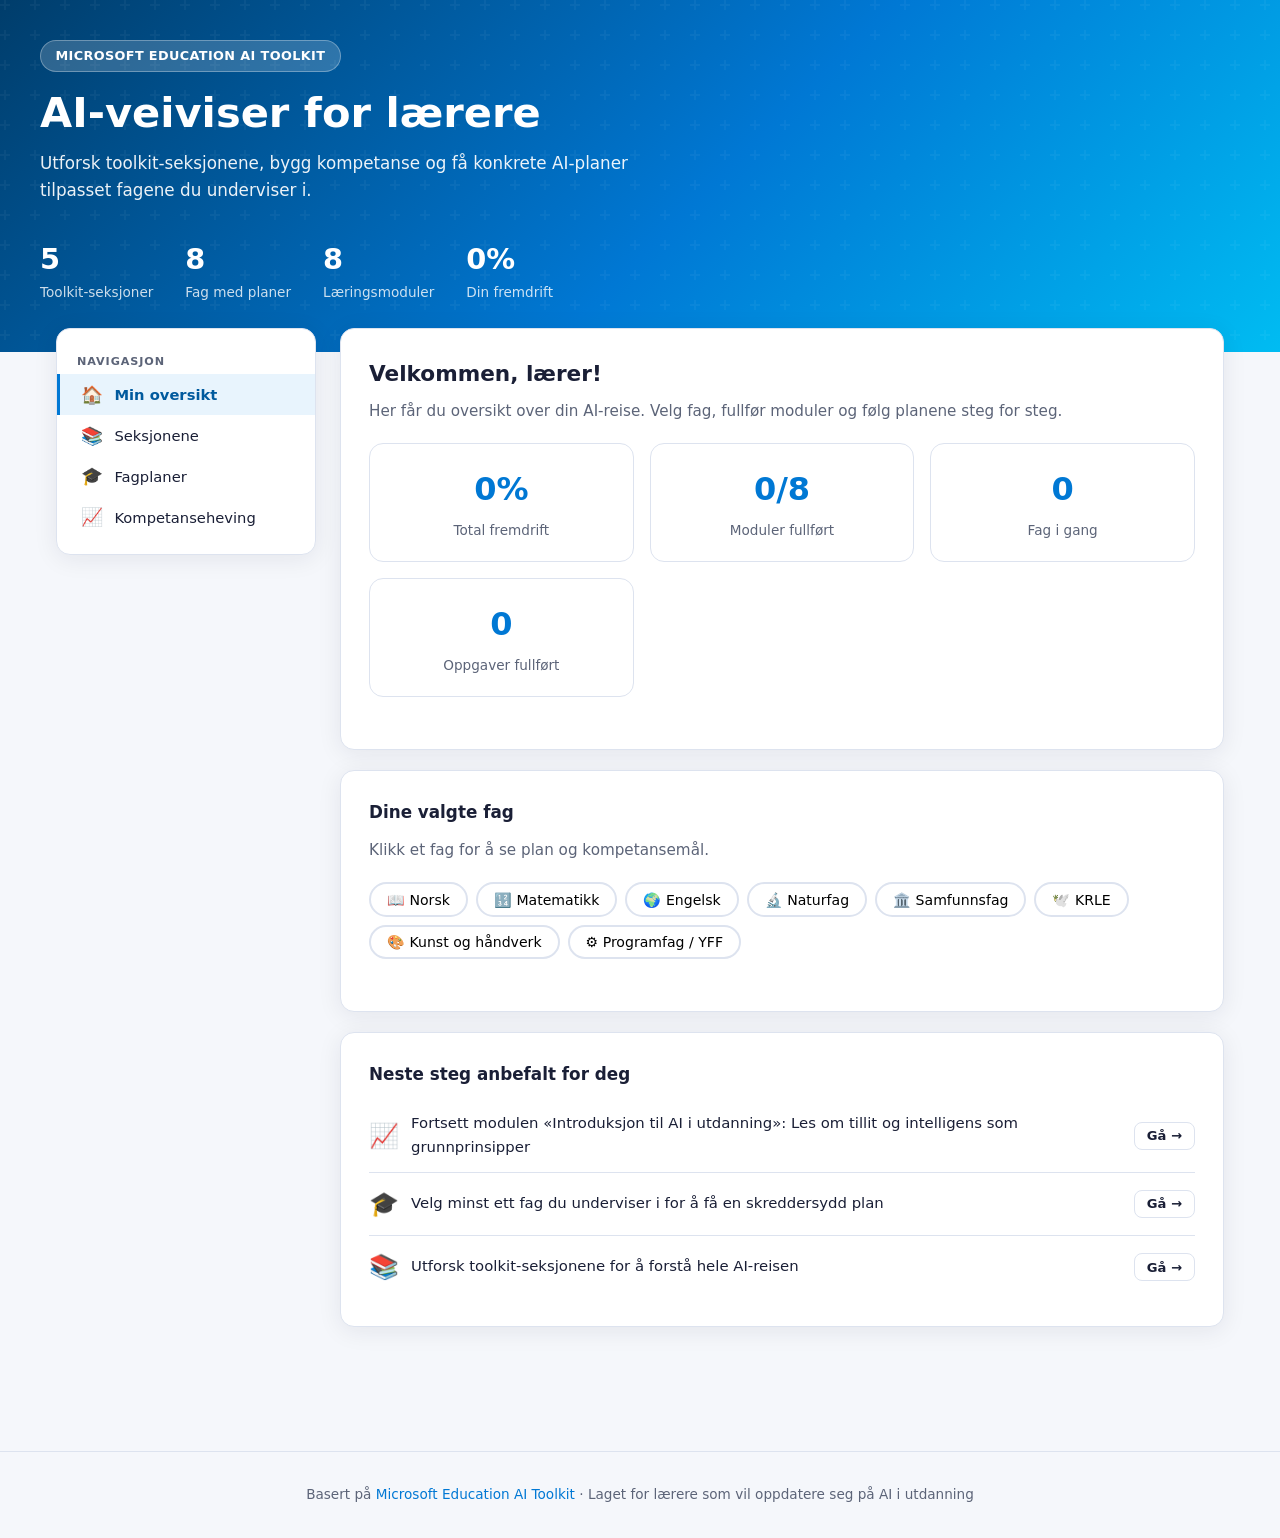
==== index.html @ 20a069ab "Legg til nettside for lærere med AI Toolkit-seksjoner og fagplaner Bygger en norsk nettside basert p" ====
<!DOCTYPE html>
<html lang="nb">
<head>
  <meta charset="UTF-8">
  <meta name="viewport" content="width=device-width, initial-scale=1.0">
  <title>AI Toolkit for lærere – Seksjoner og fagplaner</title>
  <meta name="description" content="Oppdater deg som lærer med Microsoft Education AI Toolkit. Utforsk seksjonene og se AI-planer tilpasset dine fag.">
  <link rel="stylesheet" href="css/styles.css">
</head>
<body>
  <header class="site-header">
    <div class="header-inner">
      <span class="badge">Microsoft Education AI Toolkit</span>
      <h1>AI-veiviser for lærere</h1>
      <p>
        Utforsk toolkit-seksjonene, bygg kompetanse og få konkrete AI-planer
        tilpasset fagene du underviser i.
      </p>
      <div class="header-stats">
        <div class="stat">
          <div class="stat-value" id="stat-sections">5</div>
          <div class="stat-label">Toolkit-seksjoner</div>
        </div>
        <div class="stat">
          <div class="stat-value" id="stat-subjects">8</div>
          <div class="stat-label">Fag med planer</div>
        </div>
        <div class="stat">
          <div class="stat-value" id="stat-modules">8</div>
          <div class="stat-label">Læringsmoduler</div>
        </div>
        <div class="stat">
          <div class="stat-value" id="stat-progress">0%</div>
          <div class="stat-label">Din fremdrift</div>
        </div>
      </div>
    </div>
  </header>

  <div class="layout">
    <nav class="sidebar" id="sidebar" aria-label="Hovednavigasjon">
      <div class="nav-label">Navigasjon</div>
      <button class="nav-item active" data-panel="dashboard">
        <span class="nav-icon">🏠</span> Min oversikt
      </button>
      <button class="nav-item" data-panel="sections">
        <span class="nav-icon">📚</span> Seksjonene
      </button>
      <button class="nav-item" data-panel="subjects">
        <span class="nav-icon">🎓</span> Fagplaner
      </button>
      <button class="nav-item" data-panel="learning">
        <span class="nav-icon">📈</span> Kompetanseheving
      </button>
    </nav>

    <main class="main">
      <!-- Dashboard -->
      <section class="panel active" id="panel-dashboard">
        <div class="card">
          <h2>Velkommen, lærer!</h2>
          <p class="card-subtitle">
            Her får du oversikt over din AI-reise. Velg fag, fullfør moduler og følg planene steg for steg.
          </p>
          <div class="dashboard-grid" id="dashboard-stats"></div>
        </div>

        <div class="card">
          <h3>Dine valgte fag</h3>
          <p class="card-subtitle">Klikk et fag for å se plan og kompetansemål.</p>
          <div class="subject-filter" id="dashboard-subjects"></div>
        </div>

        <div class="card">
          <h3>Neste steg anbefalt for deg</h3>
          <div id="dashboard-next-steps"></div>
        </div>
      </section>

      <!-- Sections -->
      <section class="panel" id="panel-sections">
        <div class="card">
          <h2>Toolkit-seksjonene</h2>
          <p class="card-subtitle">
            Microsoft Education AI Toolkit er organisert i fem hoveddeler.
            Klikk en seksjon for detaljer.
          </p>
        </div>
        <div class="section-grid" id="section-grid"></div>
        <div id="section-detail"></div>
      </section>

      <!-- Subjects -->
      <section class="panel" id="panel-subjects">
        <div class="card">
          <h2>Fagplaner for AI i undervisningen</h2>
          <p class="card-subtitle">
            Velg faget du underviser i for å se bruksområder, 10-ukers plan,
            kompetansemål og ferdig Copilot-prompt.
          </p>
          <div class="subject-filter" id="subject-filter"></div>
        </div>
        <div id="subject-detail">
          <div class="empty-state">
            <span>📚</span>
            <p>Velg et fag ovenfor for å se din AI-plan</p>
          </div>
        </div>
      </section>

      <!-- Learning -->
      <section class="panel" id="panel-learning">
        <div class="card">
          <h2>Kompetanseheving for lærere</h2>
          <p class="card-subtitle">
            Profesjonell læring basert på toolkit-seksjonene. Kryss av etter hvert
            som du fullfører – fremdriften lagres lokalt i nettleseren.
          </p>
        </div>
        <div class="module-list" id="module-list"></div>
      </section>
    </main>
  </div>

  <footer class="site-footer">
    <p>
      Basert på
      <a href="https://marketingassets.microsoft.com/gdc/gdciQrVYO/original" target="_blank" rel="noopener">
        Microsoft Education AI Toolkit
      </a>
      · Laget for lærere som vil oppdatere seg på AI i utdanning
    </p>
  </footer>

  <script src="js/data.js"></script>
  <script src="js/app.js"></script>
</body>
</html>
---- css/styles.css ----
:root {
  --bg: #f5f7fb;
  --surface: #ffffff;
  --surface-2: #eef2f9;
  --text: #1a1f36;
  --text-muted: #5c6478;
  --primary: #0078d4;
  --primary-dark: #005a9e;
  --primary-light: #e8f4fd;
  --accent: #107c10;
  --accent-light: #e8f5e9;
  --border: #dde3ef;
  --shadow: 0 4px 24px rgba(26, 31, 54, 0.08);
  --shadow-lg: 0 12px 48px rgba(26, 31, 54, 0.12);
  --radius: 14px;
  --radius-sm: 8px;
  --font: 'Segoe UI', system-ui, -apple-system, sans-serif;
  --nav-width: 260px;
}

*,
*::before,
*::after {
  box-sizing: border-box;
  margin: 0;
  padding: 0;
}

html {
  scroll-behavior: smooth;
}

body {
  font-family: var(--font);
  background: var(--bg);
  color: var(--text);
  line-height: 1.6;
  min-height: 100vh;
}

a {
  color: var(--primary);
  text-decoration: none;
}

a:hover {
  text-decoration: underline;
}

/* Header */
.site-header {
  background: linear-gradient(135deg, #003d6b 0%, #0078d4 55%, #00bcf2 100%);
  color: #fff;
  padding: 2.5rem 2rem 3rem;
  position: relative;
  overflow: hidden;
}

.site-header::before {
  content: '';
  position: absolute;
  inset: 0;
  background: url("data:image/svg+xml,%3Csvg width='60' height='60' viewBox='0 0 60 60' xmlns='http://www.w3.org/2000/svg'%3E%3Cg fill='none' fill-rule='evenodd'%3E%3Cg fill='%23ffffff' fill-opacity='0.04'%3E%3Cpath d='M36 34v-4h-2v4h-4v2h4v4h2v-4h4v-2h-4zm0-30V0h-2v4h-4v2h4v4h2V6h4V4h-4zM6 34v-4H4v4H0v2h4v4h2v-4h4v-2H6zM6 4V0H4v4H0v2h4v4h2V6h4V4H6z'/%3E%3C/g%3E%3C/g%3E%3C/svg%3E");
  pointer-events: none;
}

.header-inner {
  max-width: 1200px;
  margin: 0 auto;
  position: relative;
  z-index: 1;
}

.badge {
  display: inline-block;
  background: rgba(255, 255, 255, 0.18);
  border: 1px solid rgba(255, 255, 255, 0.3);
  border-radius: 999px;
  padding: 0.3rem 0.9rem;
  font-size: 0.8rem;
  font-weight: 600;
  letter-spacing: 0.03em;
  text-transform: uppercase;
  margin-bottom: 1rem;
}

.site-header h1 {
  font-size: clamp(1.8rem, 4vw, 2.6rem);
  font-weight: 700;
  line-height: 1.2;
  margin-bottom: 0.75rem;
}

.site-header p {
  font-size: 1.05rem;
  opacity: 0.92;
  max-width: 640px;
}

.header-stats {
  display: flex;
  gap: 2rem;
  margin-top: 2rem;
  flex-wrap: wrap;
}

.stat {
  text-align: left;
}

.stat-value {
  font-size: 1.8rem;
  font-weight: 700;
}

.stat-label {
  font-size: 0.85rem;
  opacity: 0.8;
}

/* Layout */
.layout {
  display: flex;
  max-width: 1200px;
  margin: 0 auto;
  gap: 0;
  padding: 0 1rem 3rem;
  position: relative;
  top: -1.5rem;
}

/* Sidebar nav */
.sidebar {
  width: var(--nav-width);
  flex-shrink: 0;
  position: sticky;
  top: 1rem;
  align-self: flex-start;
  background: var(--surface);
  border-radius: var(--radius);
  box-shadow: var(--shadow);
  padding: 1rem 0;
  border: 1px solid var(--border);
  max-height: calc(100vh - 2rem);
  overflow-y: auto;
}

.nav-label {
  font-size: 0.7rem;
  font-weight: 700;
  text-transform: uppercase;
  letter-spacing: 0.08em;
  color: var(--text-muted);
  padding: 0.5rem 1.25rem 0.25rem;
}

.nav-item {
  display: flex;
  align-items: center;
  gap: 0.65rem;
  padding: 0.65rem 1.25rem;
  cursor: pointer;
  border: none;
  background: none;
  width: 100%;
  text-align: left;
  font-family: inherit;
  font-size: 0.92rem;
  color: var(--text);
  transition: background 0.15s, color 0.15s;
  border-left: 3px solid transparent;
}

.nav-item:hover {
  background: var(--surface-2);
}

.nav-item.active {
  background: var(--primary-light);
  color: var(--primary-dark);
  border-left-color: var(--primary);
  font-weight: 600;
}

.nav-icon {
  font-size: 1.1rem;
  width: 1.5rem;
  text-align: center;
}

/* Main content */
.main {
  flex: 1;
  min-width: 0;
  padding-left: 1.5rem;
}

.panel {
  display: none;
  animation: fadeIn 0.25s ease;
}

.panel.active {
  display: block;
}

@keyframes fadeIn {
  from { opacity: 0; transform: translateY(8px); }
  to { opacity: 1; transform: translateY(0); }
}

.card {
  background: var(--surface);
  border-radius: var(--radius);
  box-shadow: var(--shadow);
  border: 1px solid var(--border);
  padding: 1.75rem;
  margin-bottom: 1.25rem;
}

.card h2 {
  font-size: 1.35rem;
  margin-bottom: 0.5rem;
}

.card h3 {
  font-size: 1.05rem;
  margin-bottom: 0.75rem;
  color: var(--text);
}

.card-subtitle {
  color: var(--text-muted);
  margin-bottom: 1.25rem;
  font-size: 0.95rem;
}

/* Section cards grid */
.section-grid {
  display: grid;
  grid-template-columns: repeat(auto-fill, minmax(280px, 1fr));
  gap: 1rem;
  margin-bottom: 1.5rem;
}

.section-card {
  background: var(--surface);
  border: 1px solid var(--border);
  border-radius: var(--radius);
  padding: 1.5rem;
  cursor: pointer;
  transition: transform 0.15s, box-shadow 0.15s, border-color 0.15s;
}

.section-card:hover {
  transform: translateY(-2px);
  box-shadow: var(--shadow-lg);
  border-color: var(--primary);
}

.section-card-icon {
  font-size: 2rem;
  margin-bottom: 0.75rem;
}

.section-card h3 {
  font-size: 1.1rem;
  margin-bottom: 0.35rem;
}

.section-card p {
  font-size: 0.88rem;
  color: var(--text-muted);
}

/* Subject chips */
.subject-filter {
  display: flex;
  flex-wrap: wrap;
  gap: 0.5rem;
  margin-bottom: 1.5rem;
}

.chip {
  display: inline-flex;
  align-items: center;
  gap: 0.4rem;
  padding: 0.45rem 1rem;
  border-radius: 999px;
  border: 2px solid var(--border);
  background: var(--surface);
  cursor: pointer;
  font-family: inherit;
  font-size: 0.88rem;
  font-weight: 500;
  transition: all 0.15s;
}

.chip:hover {
  border-color: var(--primary);
}

.chip.active {
  background: var(--primary);
  border-color: var(--primary);
  color: #fff;
}

/* Subject detail */
.subject-header {
  display: flex;
  align-items: center;
  gap: 1rem;
  margin-bottom: 1.5rem;
  padding-bottom: 1rem;
  border-bottom: 2px solid var(--border);
}

.subject-icon-lg {
  font-size: 2.5rem;
  width: 64px;
  height: 64px;
  display: flex;
  align-items: center;
  justify-content: center;
  border-radius: var(--radius);
  background: var(--surface-2);
}

.subject-meta {
  flex: 1;
}

.subject-meta h2 {
  font-size: 1.5rem;
}

.subject-level {
  color: var(--text-muted);
  font-size: 0.9rem;
}

.progress-bar-wrap {
  margin-top: 0.5rem;
}

.progress-label {
  display: flex;
  justify-content: space-between;
  font-size: 0.8rem;
  color: var(--text-muted);
  margin-bottom: 0.3rem;
}

.progress-bar {
  height: 8px;
  background: var(--surface-2);
  border-radius: 999px;
  overflow: hidden;
}

.progress-fill {
  height: 100%;
  background: linear-gradient(90deg, var(--primary), #00bcf2);
  border-radius: 999px;
  transition: width 0.4s ease;
}

.two-col {
  display: grid;
  grid-template-columns: 1fr 1fr;
  gap: 1.25rem;
}

@media (max-width: 768px) {
  .two-col {
    grid-template-columns: 1fr;
  }
}

.list-check li,
.list-bullet li {
  padding: 0.4rem 0;
  padding-left: 1.5rem;
  position: relative;
  font-size: 0.93rem;
}

.list-bullet li::before {
  content: '•';
  position: absolute;
  left: 0.4rem;
  color: var(--primary);
  font-weight: bold;
}

/* Timeline plan */
.timeline {
  position: relative;
  padding-left: 1.5rem;
}

.timeline::before {
  content: '';
  position: absolute;
  left: 0.35rem;
  top: 0.5rem;
  bottom: 0.5rem;
  width: 2px;
  background: var(--border);
}

.timeline-item {
  position: relative;
  padding: 0.75rem 0 0.75rem 1.25rem;
}

.timeline-item::before {
  content: '';
  position: absolute;
  left: -1.15rem;
  top: 1.1rem;
  width: 10px;
  height: 10px;
  border-radius: 50%;
  background: var(--primary);
  border: 2px solid var(--surface);
  box-shadow: 0 0 0 2px var(--primary-light);
}

.timeline-item.done::before {
  background: var(--accent);
  box-shadow: 0 0 0 2px var(--accent-light);
}

.timeline-phase {
  font-size: 0.78rem;
  font-weight: 700;
  text-transform: uppercase;
  letter-spacing: 0.05em;
  color: var(--primary);
  margin-bottom: 0.2rem;
}

.timeline-task {
  font-size: 0.93rem;
}

.timeline-check {
  display: flex;
  align-items: flex-start;
  gap: 0.6rem;
  cursor: pointer;
}

.timeline-check input {
  margin-top: 0.25rem;
  accent-color: var(--accent);
  width: 16px;
  height: 16px;
  cursor: pointer;
}

/* Prompt box */
.prompt-box {
  background: var(--surface-2);
  border: 1px dashed var(--border);
  border-radius: var(--radius-sm);
  padding: 1rem 1.25rem;
  font-size: 0.9rem;
  font-style: italic;
  color: var(--text-muted);
  margin: 0.75rem 0;
  line-height: 1.5;
}

.btn {
  display: inline-flex;
  align-items: center;
  gap: 0.4rem;
  padding: 0.55rem 1.1rem;
  border-radius: var(--radius-sm);
  border: none;
  font-family: inherit;
  font-size: 0.88rem;
  font-weight: 600;
  cursor: pointer;
  transition: background 0.15s, transform 0.1s;
}

.btn:active {
  transform: scale(0.98);
}

.btn-primary {
  background: var(--primary);
  color: #fff;
}

.btn-primary:hover {
  background: var(--primary-dark);
}

.btn-outline {
  background: transparent;
  border: 1.5px solid var(--border);
  color: var(--text);
}

.btn-outline:hover {
  border-color: var(--primary);
  color: var(--primary);
}

.btn-sm {
  padding: 0.35rem 0.75rem;
  font-size: 0.82rem;
}

/* Learning modules */
.module-list {
  display: flex;
  flex-direction: column;
  gap: 0.75rem;
}

.module-card {
  background: var(--surface);
  border: 1px solid var(--border);
  border-radius: var(--radius);
  overflow: hidden;
  transition: border-color 0.15s;
}

.module-card.expanded {
  border-color: var(--primary);
}

.module-header {
  display: flex;
  align-items: center;
  gap: 1rem;
  padding: 1rem 1.25rem;
  cursor: pointer;
  user-select: none;
}

.module-header:hover {
  background: var(--surface-2);
}

.module-info {
  flex: 1;
}

.module-info h3 {
  font-size: 0.98rem;
  margin-bottom: 0.15rem;
}

.module-meta {
  display: flex;
  gap: 0.75rem;
  font-size: 0.8rem;
  color: var(--text-muted);
}

.module-tag {
  background: var(--primary-light);
  color: var(--primary-dark);
  padding: 0.15rem 0.5rem;
  border-radius: 4px;
  font-weight: 600;
}

.module-progress-ring {
  width: 40px;
  height: 40px;
  position: relative;
  flex-shrink: 0;
}

.module-progress-ring svg {
  transform: rotate(-90deg);
}

.module-progress-ring text {
  font-size: 0.65rem;
  font-weight: 700;
  fill: var(--text);
}

.module-body {
  display: none;
  padding: 0 1.25rem 1.25rem;
  border-top: 1px solid var(--border);
}

.module-card.expanded .module-body {
  display: block;
}

.module-item {
  display: flex;
  align-items: flex-start;
  gap: 0.6rem;
  padding: 0.55rem 0;
  border-bottom: 1px solid var(--surface-2);
  cursor: pointer;
  font-size: 0.9rem;
}

.module-item:last-child {
  border-bottom: none;
}

.module-item input {
  margin-top: 0.2rem;
  accent-color: var(--accent);
  width: 16px;
  height: 16px;
}

.module-item.done {
  color: var(--text-muted);
  text-decoration: line-through;
}

/* Dashboard summary */
.dashboard-grid {
  display: grid;
  grid-template-columns: repeat(auto-fill, minmax(200px, 1fr));
  gap: 1rem;
  margin-bottom: 1.5rem;
}

.dash-card {
  background: var(--surface);
  border: 1px solid var(--border);
  border-radius: var(--radius);
  padding: 1.25rem;
  text-align: center;
}

.dash-card-value {
  font-size: 2rem;
  font-weight: 700;
  color: var(--primary);
}

.dash-card-label {
  font-size: 0.85rem;
  color: var(--text-muted);
  margin-top: 0.25rem;
}

/* Tool table */
.tool-table {
  width: 100%;
  border-collapse: collapse;
  font-size: 0.9rem;
}

.tool-table th,
.tool-table td {
  padding: 0.65rem 0.75rem;
  text-align: left;
  border-bottom: 1px solid var(--border);
}

.tool-table th {
  font-size: 0.78rem;
  text-transform: uppercase;
  letter-spacing: 0.05em;
  color: var(--text-muted);
  background: var(--surface-2);
}

.tier-badge {
  display: inline-block;
  padding: 0.15rem 0.5rem;
  border-radius: 4px;
  font-size: 0.78rem;
  font-weight: 600;
}

.tier-free { background: var(--accent-light); color: var(--accent); }
.tier-paid { background: #fff3e0; color: #e65100; }
.tier-included { background: var(--primary-light); color: var(--primary-dark); }
.tier-advanced { background: #f3e5f5; color: #7b1fa2; }
.tier-license { background: #e8eaf6; color: #3949ab; }

/* Footer */
.site-footer {
  text-align: center;
  padding: 2rem;
  color: var(--text-muted);
  font-size: 0.85rem;
  border-top: 1px solid var(--border);
  margin-top: 2rem;
}

/* Mobile */
@media (max-width: 900px) {
  .layout {
    flex-direction: column;
    top: 0;
    padding-top: 1rem;
  }

  .sidebar {
    width: 100%;
    position: static;
    max-height: none;
    display: flex;
    flex-wrap: wrap;
    padding: 0.5rem;
    gap: 0.25rem;
  }

  .nav-label {
    width: 100%;
  }

  .nav-item {
    width: auto;
    flex: 1 1 auto;
    min-width: 120px;
    border-left: none;
    border-bottom: 3px solid transparent;
    border-radius: var(--radius-sm);
    justify-content: center;
    padding: 0.5rem 0.75rem;
    font-size: 0.82rem;
  }

  .nav-item.active {
    border-left: none;
    border-bottom-color: var(--primary);
  }

  .main {
    padding-left: 0;
  }

  .site-header {
    padding: 1.75rem 1.25rem 2rem;
  }
}

.empty-state {
  text-align: center;
  padding: 3rem 1rem;
  color: var(--text-muted);
}

.empty-state span {
  font-size: 3rem;
  display: block;
  margin-bottom: 1rem;
}
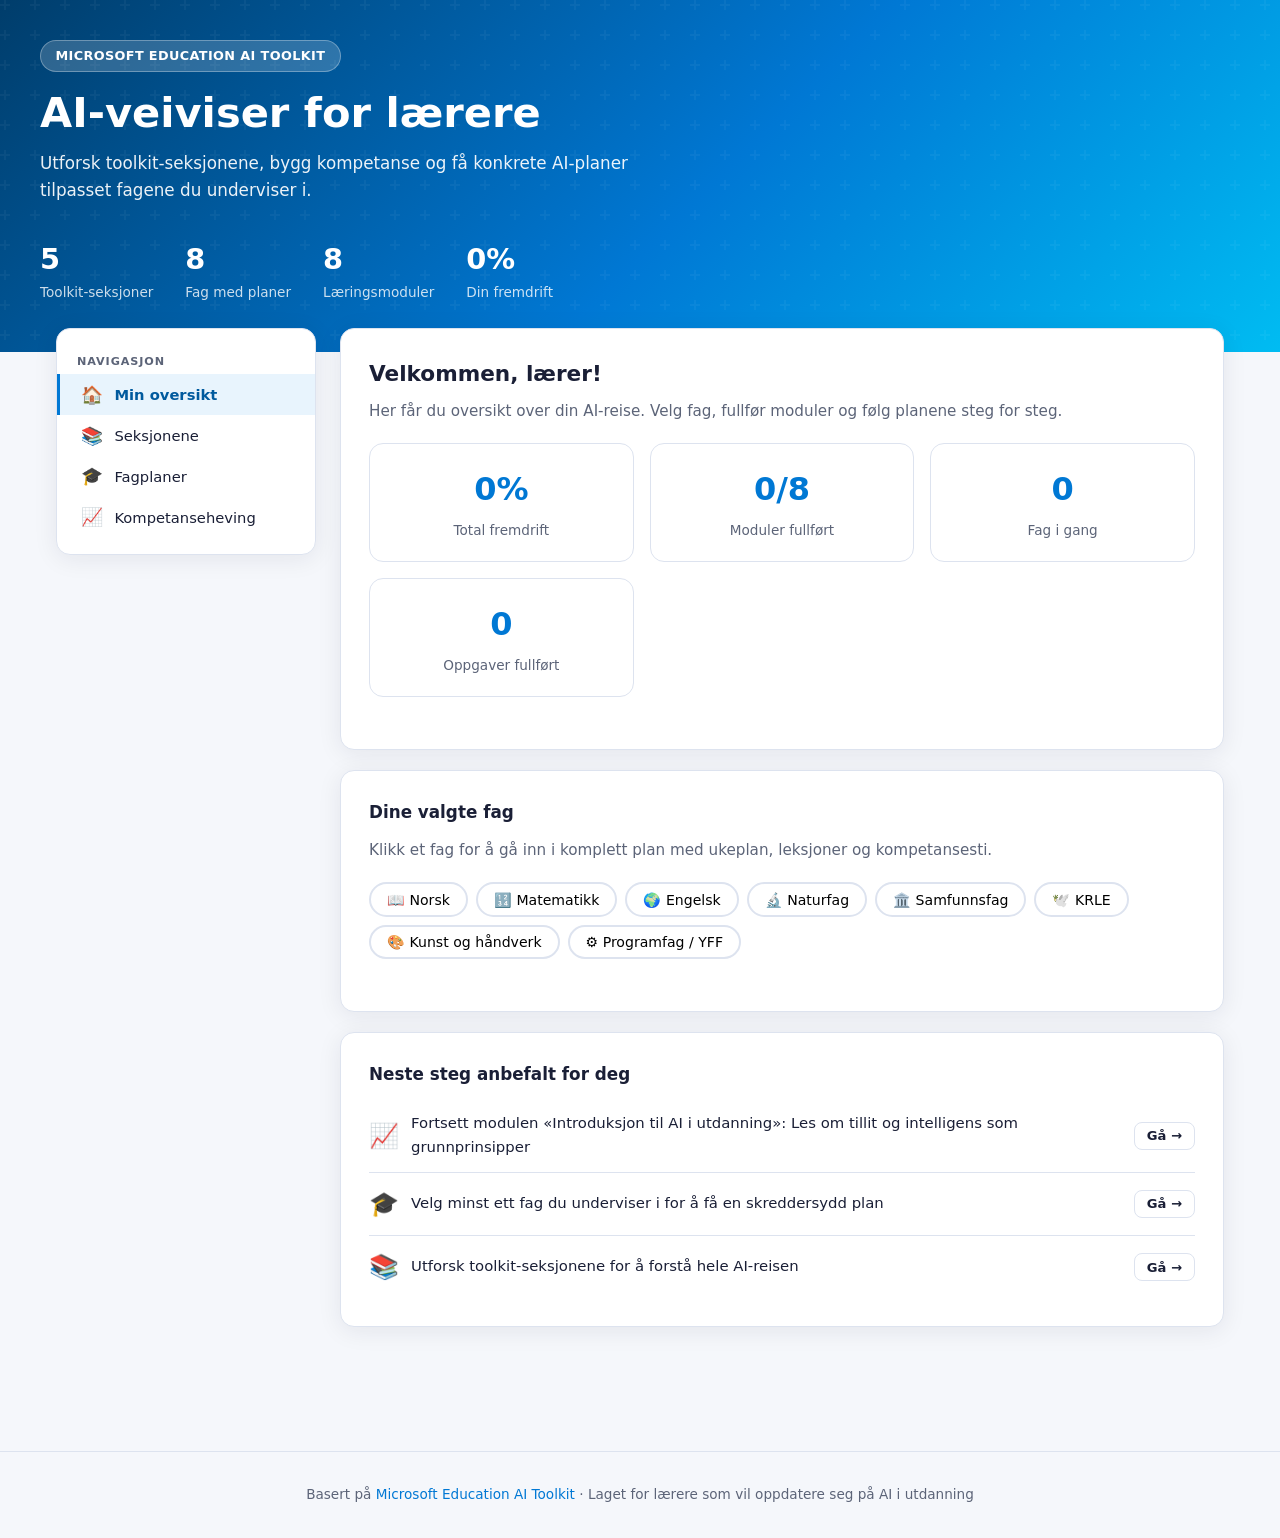
==== commit 8ca2267d: "Utvid fagplaner med egne fagsider, faner og 10-ukers innhold Hvert fag har nå egen side med oversikt" ====
--- a/index.html
+++ b/index.html
@@ -67,7 +67,7 @@
 
         <div class="card">
           <h3>Dine valgte fag</h3>
-          <p class="card-subtitle">Klikk et fag for å se plan og kompetansemål.</p>
+          <p class="card-subtitle">Klikk et fag for å gå inn i komplett plan med ukeplan, leksjoner og kompetansesti.</p>
           <div class="subject-filter" id="dashboard-subjects"></div>
         </div>
 
@@ -92,20 +92,17 @@
 
       <!-- Subjects -->
       <section class="panel" id="panel-subjects">
-        <div class="card">
-          <h2>Fagplaner for AI i undervisningen</h2>
-          <p class="card-subtitle">
-            Velg faget du underviser i for å se bruksområder, 10-ukers plan,
-            kompetansemål og ferdig Copilot-prompt.
-          </p>
-          <div class="subject-filter" id="subject-filter"></div>
+        <div id="subjects-list-view">
+          <div class="card">
+            <h2>Fagplaner for AI i undervisningen</h2>
+            <p class="card-subtitle">
+              Velg et fag for å gå inn i komplett plan med uke-for-uke aktiviteter,
+              leksjoner, verktøy og kompetansesti for deg som lærer.
+            </p>
+          </div>
+          <div class="subject-grid" id="subject-grid"></div>
         </div>
-        <div id="subject-detail">
-          <div class="empty-state">
-            <span>📚</span>
-            <p>Velg et fag ovenfor for å se din AI-plan</p>
-          </div>
-        </div>
+        <div id="subject-detail-view" class="hidden"></div>
       </section>
 
       <!-- Learning -->
@@ -133,6 +130,7 @@
   </footer>
 
   <script src="js/data.js"></script>
+  <script src="js/subjects-detail.js"></script>
   <script src="js/app.js"></script>
 </body>
 </html>
--- a/css/styles.css
+++ b/css/styles.css
@@ -759,3 +759,362 @@
   display: block;
   margin-bottom: 1rem;
 }
+
+.hidden {
+  display: none !important;
+}
+
+/* Subject grid */
+.subject-grid {
+  display: grid;
+  grid-template-columns: repeat(auto-fill, minmax(260px, 1fr));
+  gap: 1rem;
+  margin-bottom: 1.5rem;
+}
+
+.subject-card {
+  background: var(--surface);
+  border: 1px solid var(--border);
+  border-radius: var(--radius);
+  padding: 1.5rem;
+  cursor: pointer;
+  transition: transform 0.15s, box-shadow 0.15s, border-color 0.15s;
+  position: relative;
+  overflow: hidden;
+}
+
+.subject-card::before {
+  content: '';
+  position: absolute;
+  top: 0;
+  left: 0;
+  right: 0;
+  height: 4px;
+  background: var(--subject-color, var(--primary));
+}
+
+.subject-card:hover {
+  transform: translateY(-3px);
+  box-shadow: var(--shadow-lg);
+  border-color: var(--subject-color, var(--primary));
+}
+
+.subject-card-icon {
+  font-size: 2.2rem;
+  margin-bottom: 0.75rem;
+}
+
+.subject-card h3 {
+  font-size: 1.15rem;
+  margin-bottom: 0.3rem;
+}
+
+.subject-card-level {
+  font-size: 0.82rem;
+  color: var(--text-muted);
+  margin-bottom: 0.75rem;
+}
+
+.subject-card-desc {
+  font-size: 0.88rem;
+  color: var(--text-muted);
+  line-height: 1.5;
+  margin-bottom: 1rem;
+  display: -webkit-box;
+  -webkit-line-clamp: 3;
+  -webkit-box-orient: vertical;
+  overflow: hidden;
+}
+
+.subject-card-footer {
+  display: flex;
+  justify-content: space-between;
+  align-items: center;
+}
+
+.subject-card-progress {
+  font-size: 0.8rem;
+  font-weight: 600;
+  color: var(--primary);
+}
+
+.subject-card-cta {
+  font-size: 0.85rem;
+  font-weight: 600;
+  color: var(--subject-color, var(--primary));
+}
+
+/* Subject detail view */
+.subject-back {
+  display: inline-flex;
+  align-items: center;
+  gap: 0.4rem;
+  background: none;
+  border: none;
+  font-family: inherit;
+  font-size: 0.9rem;
+  color: var(--text-muted);
+  cursor: pointer;
+  padding: 0.5rem 0;
+  margin-bottom: 0.75rem;
+}
+
+.subject-back:hover {
+  color: var(--primary);
+}
+
+.subject-hero {
+  background: var(--surface);
+  border-radius: var(--radius);
+  box-shadow: var(--shadow);
+  border: 1px solid var(--border);
+  padding: 1.75rem;
+  margin-bottom: 1rem;
+  border-top: 4px solid var(--subject-color, var(--primary));
+}
+
+.subject-hero-top {
+  display: flex;
+  align-items: flex-start;
+  gap: 1.25rem;
+  margin-bottom: 1rem;
+}
+
+.subject-hero-icon {
+  font-size: 2.8rem;
+  width: 72px;
+  height: 72px;
+  display: flex;
+  align-items: center;
+  justify-content: center;
+  border-radius: var(--radius);
+  flex-shrink: 0;
+}
+
+.subject-hero h2 {
+  font-size: 1.6rem;
+  margin-bottom: 0.25rem;
+}
+
+.subject-tabs {
+  display: flex;
+  flex-wrap: wrap;
+  gap: 0.35rem;
+  margin-bottom: 1rem;
+  background: var(--surface);
+  padding: 0.5rem;
+  border-radius: var(--radius);
+  border: 1px solid var(--border);
+}
+
+.subject-tab {
+  padding: 0.5rem 1rem;
+  border: none;
+  background: none;
+  font-family: inherit;
+  font-size: 0.88rem;
+  font-weight: 500;
+  color: var(--text-muted);
+  border-radius: var(--radius-sm);
+  cursor: pointer;
+  transition: background 0.15s, color 0.15s;
+}
+
+.subject-tab:hover {
+  background: var(--surface-2);
+  color: var(--text);
+}
+
+.subject-tab.active {
+  background: var(--primary);
+  color: #fff;
+  font-weight: 600;
+}
+
+.subject-tab-content {
+  display: none;
+}
+
+.subject-tab-content.active {
+  display: block;
+  animation: fadeIn 0.2s ease;
+}
+
+/* Week grid */
+.week-grid {
+  display: grid;
+  grid-template-columns: repeat(auto-fill, minmax(280px, 1fr));
+  gap: 0.75rem;
+}
+
+.week-card {
+  background: var(--surface-2);
+  border-radius: var(--radius-sm);
+  padding: 1rem;
+  border-left: 3px solid var(--subject-color, var(--primary));
+}
+
+.week-card-num {
+  font-size: 0.75rem;
+  font-weight: 700;
+  text-transform: uppercase;
+  letter-spacing: 0.05em;
+  color: var(--subject-color, var(--primary));
+  margin-bottom: 0.25rem;
+}
+
+.week-card-title {
+  font-weight: 600;
+  font-size: 0.95rem;
+  margin-bottom: 0.35rem;
+}
+
+.week-card-activity {
+  font-size: 0.88rem;
+  color: var(--text-muted);
+  line-height: 1.45;
+}
+
+/* Lesson cards */
+.lesson-card {
+  background: var(--surface);
+  border: 1px solid var(--border);
+  border-radius: var(--radius);
+  padding: 1.25rem;
+  margin-bottom: 0.75rem;
+}
+
+.lesson-card h4 {
+  font-size: 1rem;
+  margin-bottom: 0.35rem;
+}
+
+.lesson-meta {
+  display: flex;
+  gap: 1rem;
+  font-size: 0.82rem;
+  color: var(--text-muted);
+  margin-bottom: 0.75rem;
+}
+
+.lesson-goal {
+  font-size: 0.9rem;
+  margin-bottom: 0.75rem;
+  padding: 0.5rem 0.75rem;
+  background: var(--primary-light);
+  border-radius: var(--radius-sm);
+}
+
+.lesson-steps {
+  list-style: none;
+  counter-reset: step;
+}
+
+.lesson-steps li {
+  counter-increment: step;
+  padding: 0.35rem 0 0.35rem 2rem;
+  position: relative;
+  font-size: 0.9rem;
+}
+
+.lesson-steps li::before {
+  content: counter(step);
+  position: absolute;
+  left: 0;
+  width: 1.4rem;
+  height: 1.4rem;
+  background: var(--surface-2);
+  border-radius: 50%;
+  font-size: 0.75rem;
+  font-weight: 700;
+  display: flex;
+  align-items: center;
+  justify-content: center;
+  color: var(--primary);
+}
+
+/* Tool list */
+.tool-list {
+  display: grid;
+  grid-template-columns: repeat(auto-fill, minmax(220px, 1fr));
+  gap: 0.75rem;
+}
+
+.tool-item {
+  background: var(--surface-2);
+  border-radius: var(--radius-sm);
+  padding: 1rem;
+}
+
+.tool-item strong {
+  display: block;
+  font-size: 0.92rem;
+  margin-bottom: 0.3rem;
+}
+
+.tool-item span {
+  font-size: 0.85rem;
+  color: var(--text-muted);
+}
+
+/* Prompt list */
+.prompt-item {
+  background: var(--surface-2);
+  border: 1px dashed var(--border);
+  border-radius: var(--radius-sm);
+  padding: 1rem;
+  margin-bottom: 0.75rem;
+  font-size: 0.9rem;
+  font-style: italic;
+  color: var(--text-muted);
+  display: flex;
+  justify-content: space-between;
+  align-items: flex-start;
+  gap: 1rem;
+}
+
+.prompt-item-text {
+  flex: 1;
+  line-height: 1.5;
+}
+
+/* Teacher path */
+.teacher-step {
+  display: flex;
+  gap: 1rem;
+  padding: 0.75rem 0;
+  border-bottom: 1px solid var(--border);
+  align-items: flex-start;
+}
+
+.teacher-step:last-child {
+  border-bottom: none;
+}
+
+.teacher-step-num {
+  width: 28px;
+  height: 28px;
+  background: var(--accent-light);
+  color: var(--accent);
+  border-radius: 50%;
+  display: flex;
+  align-items: center;
+  justify-content: center;
+  font-size: 0.8rem;
+  font-weight: 700;
+  flex-shrink: 0;
+}
+
+.teacher-step-text {
+  font-size: 0.93rem;
+  padding-top: 0.2rem;
+}
+
+.rule-list li {
+  padding: 0.5rem 0.75rem;
+  background: var(--surface-2);
+  border-radius: var(--radius-sm);
+  margin-bottom: 0.5rem;
+  font-size: 0.9rem;
+  border-left: 3px solid var(--accent);
+}
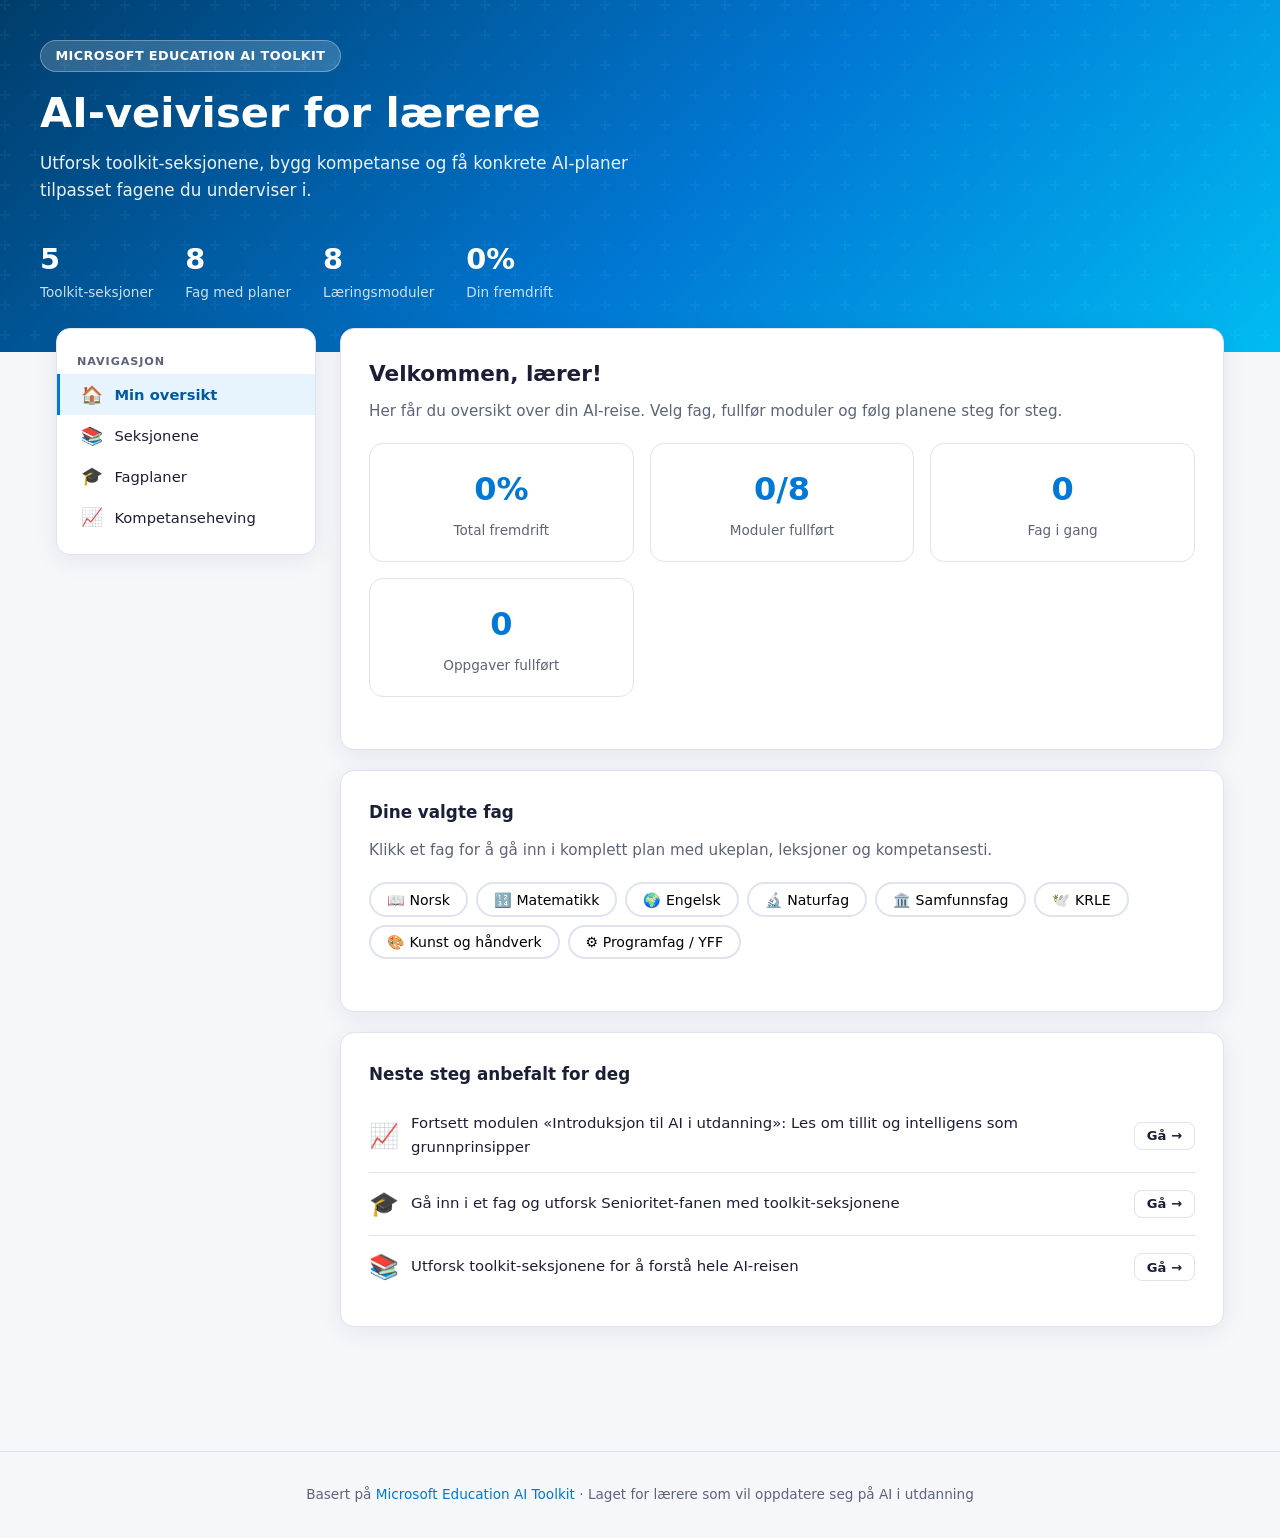
==== commit e7594d78: "Legg toolkit-seksjoner og senioritet inn i hvert fag Ny Senioritet-fane per fag med de fem toolkit-s" ====
--- a/index.html
+++ b/index.html
@@ -96,8 +96,8 @@
           <div class="card">
             <h2>Fagplaner for AI i undervisningen</h2>
             <p class="card-subtitle">
-              Velg et fag for å gå inn i komplett plan med uke-for-uke aktiviteter,
-              leksjoner, verktøy og kompetansesti for deg som lærer.
+              Velg et fag for å gå inn i toolkit-seksjonene (senioritet), ukeplan,
+              leksjoner og kompetansesti tilpasset faget.
             </p>
           </div>
           <div class="subject-grid" id="subject-grid"></div>
@@ -131,6 +131,7 @@
 
   <script src="js/data.js"></script>
   <script src="js/subjects-detail.js"></script>
+  <script src="js/subject-sections.js"></script>
   <script src="js/app.js"></script>
 </body>
 </html>
--- a/css/styles.css
+++ b/css/styles.css
@@ -1118,3 +1118,150 @@
   font-size: 0.9rem;
   border-left: 3px solid var(--accent);
 }
+
+.subject-card-tags {
+  display: flex;
+  flex-wrap: wrap;
+  gap: 0.35rem;
+  margin-bottom: 0.75rem;
+}
+
+.subject-tag {
+  font-size: 0.72rem;
+  font-weight: 600;
+  padding: 0.2rem 0.55rem;
+  border-radius: 999px;
+  background: var(--surface-2);
+  color: var(--text-muted);
+}
+
+/* Toolkit sections inside subjects (senioritet) */
+.toolkit-sections {
+  display: flex;
+  flex-direction: column;
+  gap: 0.5rem;
+}
+
+.toolkit-section-card {
+  border: 1px solid var(--border);
+  border-radius: var(--radius-sm);
+  overflow: hidden;
+}
+
+.toolkit-section-header {
+  display: flex;
+  align-items: center;
+  gap: 0.75rem;
+  width: 100%;
+  padding: 0.9rem 1rem;
+  border: none;
+  background: var(--surface-2);
+  font-family: inherit;
+  text-align: left;
+  cursor: pointer;
+  transition: background 0.15s;
+}
+
+.toolkit-section-header:hover,
+.toolkit-section-header.open {
+  background: var(--primary-light);
+}
+
+.toolkit-section-icon {
+  font-size: 1.4rem;
+}
+
+.toolkit-section-titles {
+  flex: 1;
+  display: flex;
+  flex-direction: column;
+  gap: 0.1rem;
+}
+
+.toolkit-section-titles strong {
+  font-size: 0.95rem;
+}
+
+.toolkit-section-titles small {
+  font-size: 0.78rem;
+  color: var(--text-muted);
+}
+
+.toolkit-section-chevron {
+  font-size: 0.75rem;
+  color: var(--text-muted);
+}
+
+.toolkit-section-body {
+  display: none;
+  padding: 1rem 1.25rem;
+  font-size: 0.9rem;
+  border-top: 1px solid var(--border);
+}
+
+.toolkit-section-body.open {
+  display: block;
+}
+
+/* Senioritet levels */
+.senioritet-levels {
+  display: flex;
+  flex-direction: column;
+  gap: 1rem;
+}
+
+.senioritet-card {
+  border: 1px solid var(--border);
+  border-radius: var(--radius);
+  padding: 1.25rem;
+  border-left: 4px solid var(--senioritet-color, var(--primary));
+}
+
+.senioritet-header {
+  display: flex;
+  justify-content: space-between;
+  align-items: center;
+  margin-bottom: 0.5rem;
+}
+
+.senioritet-badge {
+  font-weight: 700;
+  font-size: 1rem;
+  color: var(--senioritet-color, var(--primary));
+}
+
+.senioritet-progress {
+  font-size: 0.82rem;
+  font-weight: 600;
+  color: var(--text-muted);
+}
+
+.senioritet-desc {
+  font-size: 0.88rem;
+  color: var(--text-muted);
+  margin-bottom: 0.75rem;
+}
+
+.senioritet-task {
+  display: flex;
+  align-items: flex-start;
+  gap: 0.6rem;
+  padding: 0.5rem 0;
+  border-bottom: 1px solid var(--surface-2);
+  cursor: pointer;
+  font-size: 0.9rem;
+}
+
+.senioritet-task:last-child {
+  border-bottom: none;
+}
+
+.senioritet-task input {
+  margin-top: 0.2rem;
+  accent-color: var(--senioritet-color, var(--accent));
+}
+
+.senioritet-task.done span {
+  color: var(--text-muted);
+  text-decoration: line-through;
+}
